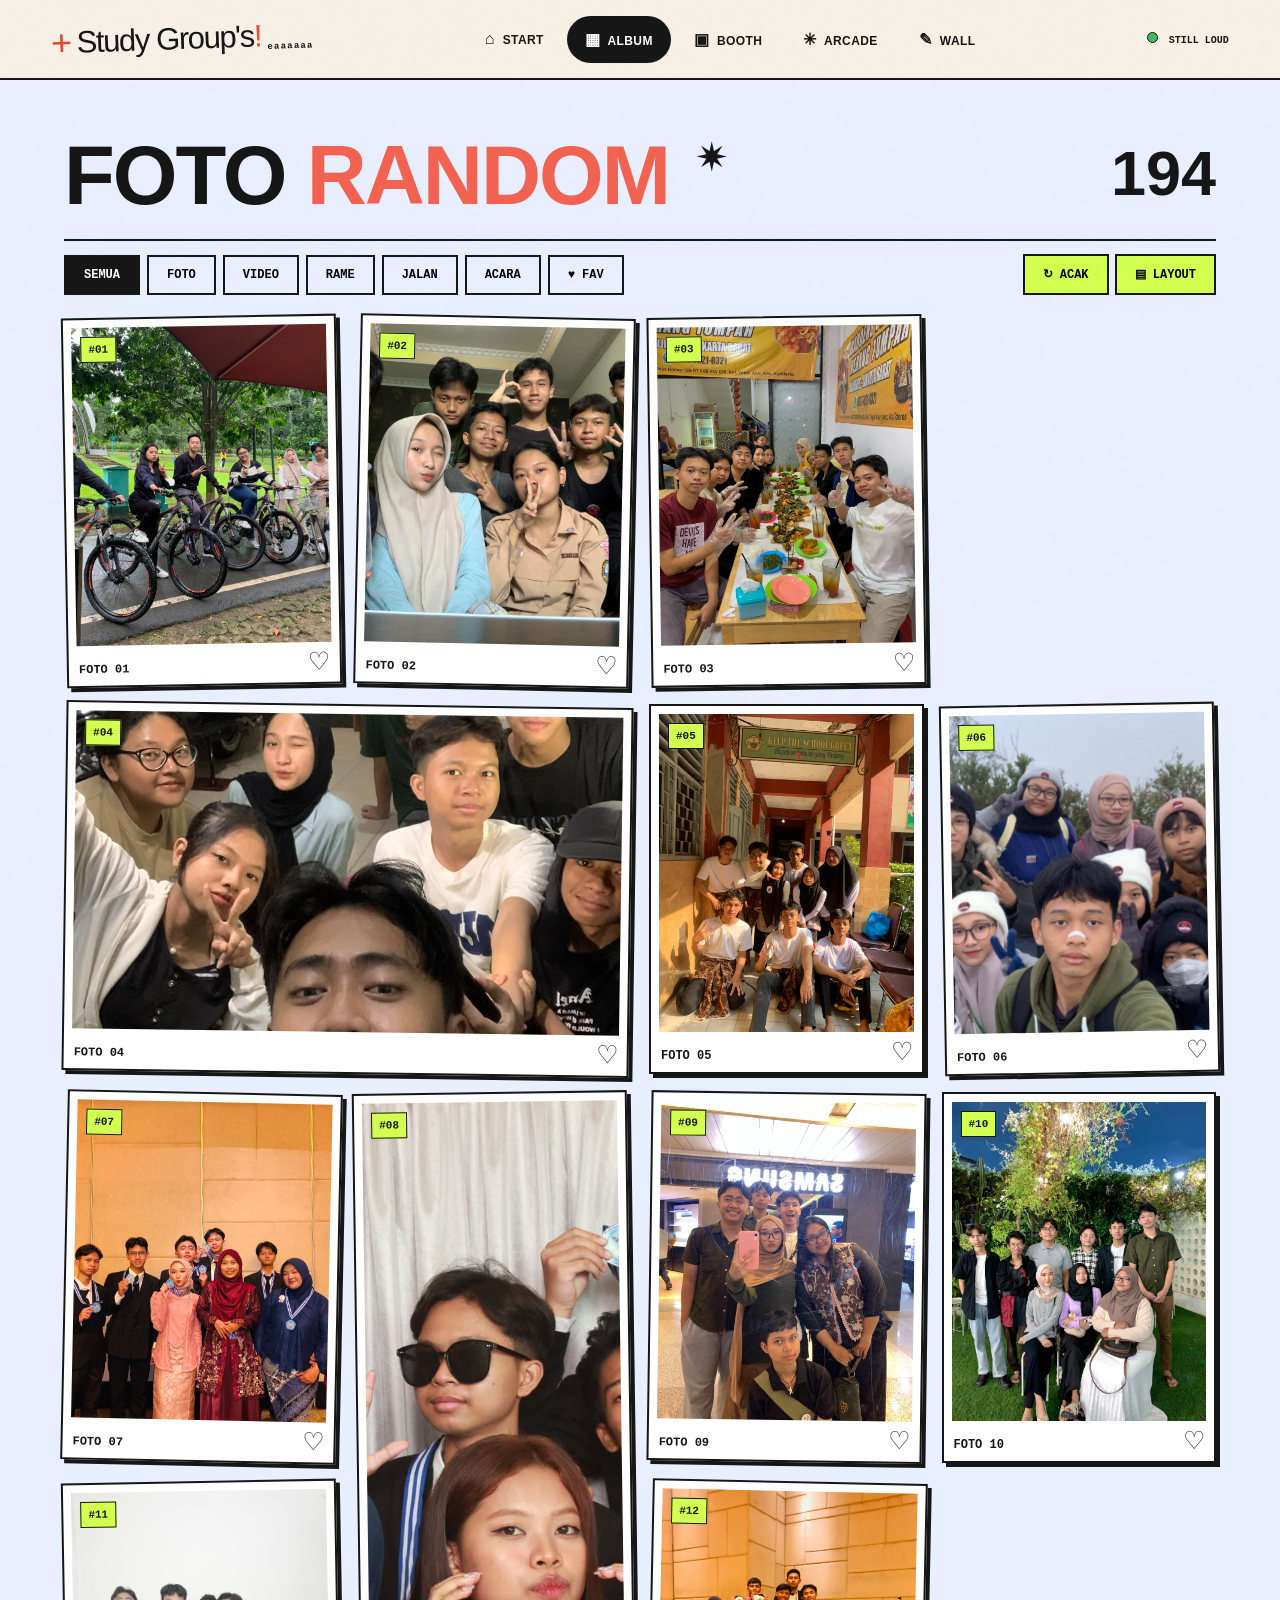
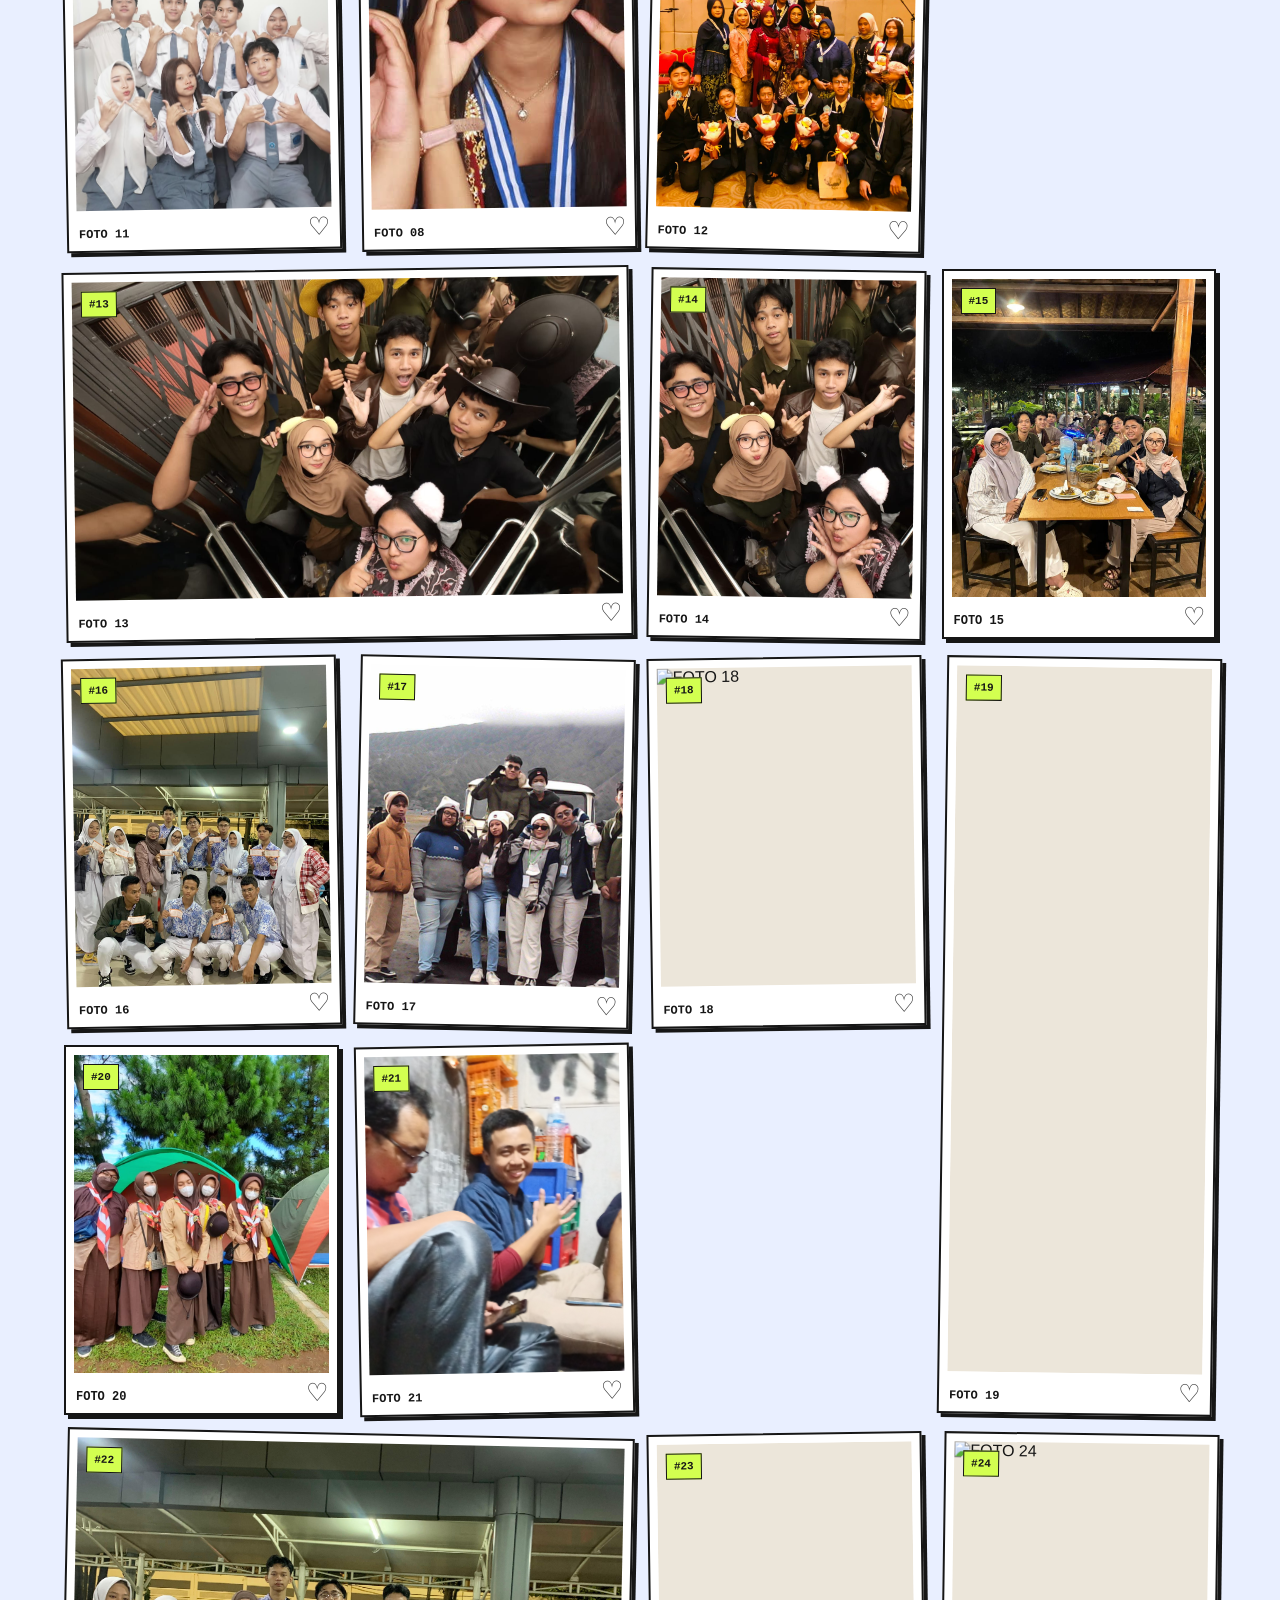
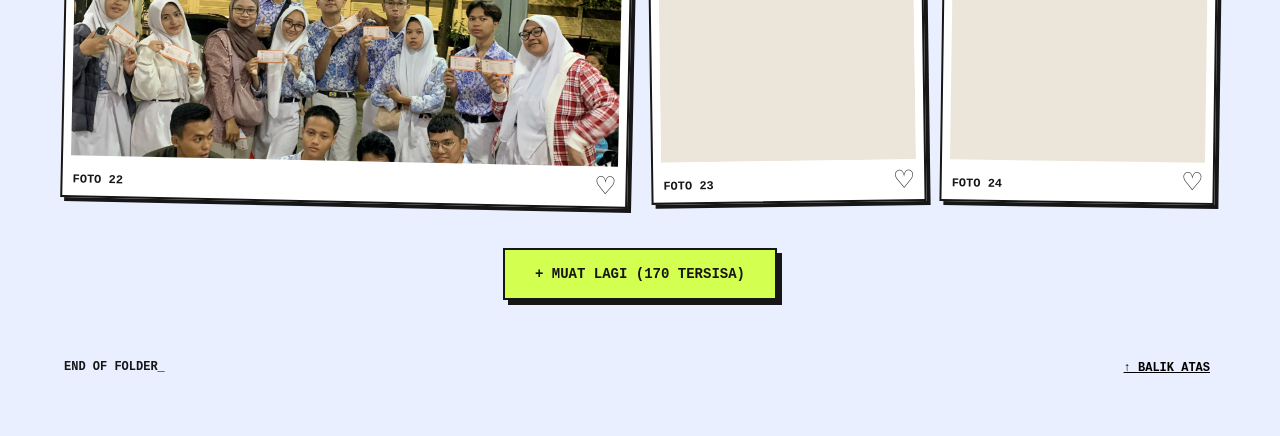
==== album.html @ 48096075 "first commit" ====
<!DOCTYPE html>
<html lang="id">

<head>
    <meta charset="UTF-8">

    <meta
        name="viewport"
        content="width=device-width, initial-scale=1, viewport-fit=cover"
    >

    <meta
        name="theme-color"
        content="#f6f0e7"
    >

    <meta
        name="description"
        content="Galeri 143 foto dan 51 video BISING! CLUB."
    >

    <title>Album | Study Group's</title>

    <!-- CSS -->
    <link rel="stylesheet" href="aset/css/style.css">

    <!-- JAVASCRIPT -->
    <script src="aset/js/data.js" defer></script>
    <script src="aset/js/app.js" defer></script>
</head>

<body data-page="album">

    <!-- BACKGROUND -->

    <div class="noise" aria-hidden="true"></div>

    <!-- =====================================
         NAVBAR
    ===================================== -->

    <header class="topbar">

        <a
            class="logo"
            href="index.html"
            aria-label="Bising Club, beranda"
        >
            <span class="logo-burst">+</span>
            Study Group's<span class="logo-punct">!</span>
            <small>eaaaaaa</small>
        </a>

        <nav class="topnav" aria-label="Menu utama">

            <a
                href="index.html"
                class="navlink"
            >
                <span class="nav-icon">⌂</span>
                <span>START</span>
            </a>

            <a
                href="album.html"
                class="navlink active"
                aria-current="page"
            >
                <span class="nav-icon">▦</span>
                <span>ALBUM</span>
            </a>

            <a
                href="booth.html"
                class="navlink"
            >
                <span class="nav-icon">▣</span>
                <span>BOOTH</span>
            </a>

            <a
                href="arcade.html"
                class="navlink"
            >
                <span class="nav-icon">✳</span>
                <span>ARCADE</span>
            </a>

            <a
                href="wall.html"
                class="navlink"
            >
                <span class="nav-icon">✎</span>
                <span>WALL</span>
            </a>

        </nav>

        <div class="live-tag">
            <span class="live-dot"></span>
            STILL LOUD
        </div>

    </header>

    <!-- =====================================
         ALBUM CONTENT
    ===================================== -->

    <main id="main">

        <section class="album-shell">

            <!-- ALBUM HEADER -->

            <div class="section-head album-head">

                <div>
                    

                    <h1>
                        FOTO<em> RANDOM</em>
                        <span class="head-star">✷</span>
                    </h1>
                </div>

                <div class="album-count">

                    <span id="photoCount"></span>

                

                </div>

            </div>

            <!-- =================================
                 FILTER DAN TOOLS
            ================================= -->

            <div class="album-toolbar">

                <div
                    class="filter-tabs"
                    id="albumFilters"
                >

                    <button
                        type="button"
                        class="chip active"
                        data-filter="all"
                    >
                        SEMUA
                    </button>

                    <button
                        type="button"
                        class="chip"
                        data-filter="foto"
                    >
                        FOTO
                    </button>

                    <button
                        type="button"
                        class="chip"
                        data-filter="video"
                    >
                        VIDEO
                    </button>

                    <button
                        type="button"
                        class="chip"
                        data-filter="rame"
                    >
                        RAME
                    </button>

                    <button
                        type="button"
                        class="chip"
                        data-filter="jalan"
                    >
                        JALAN
                    </button>

                    <button
                        type="button"
                        class="chip"
                        data-filter="acara"
                    >
                        ACARA
                    </button>

                    <button
                        type="button"
                        class="chip"
                        data-filter="fav"
                    >
                        ♥ FAV
                    </button>

                </div>

                <!-- ALBUM ACTIONS -->

                <div class="album-tools">

                    <button
                        type="button"
                        class="tool-btn"
                        id="albumShuffle"
                        title="Acak media"
                    >
                        ↻ <span>ACAK</span>
                    </button>

                    <button
                        type="button"
                        class="tool-btn"
                        id="albumLayout"
                        title="Ganti susunan media"
                    >
                        ▤ <span>LAYOUT</span>
                    </button>

                </div>

            </div>

            <!-- =================================
                 PHOTO AND VIDEO GRID
            ================================= -->

            <div
                class="album-grid"
                id="albumGrid"
            ></div>

            <!-- EMPTY STATE -->

            <div
                class="empty-gallery"
                id="emptyGallery"
                hidden
            >
                Belum ada media di kategori ini :')
            </div>

            <!-- LOAD MORE -->

            <div class="album-load-more">

                <button
                    type="button"
                    class="load-more-btn"
                    id="albumLoadMore"
                    hidden
                >
                    + MUAT LAGI
                </button>

            </div>

            <!-- ALBUM FOOTER -->

            <div class="album-footer">

                <span>END OF FOLDER_</span>

                <button
                    type="button"
                    id="topAlbum"
                >
                    ↑ BALIK ATAS
                </button>

            </div>

        </section>

    </main>

    <!-- =====================================
         MOBILE NAVIGATION
    ===================================== -->

    <nav
        class="mobile-nav"
        aria-label="Menu bawah"
    >

        <a
            href="index.html"
            class="navlink"
        >
            <span class="nav-icon">⌂</span>
            <span>START</span>
        </a>

        <a
            href="album.html"
            class="navlink active"
            aria-current="page"
        >
            <span class="nav-icon">▦</span>
            <span>ALBUM</span>
        </a>

        <a
            href="booth.html"
            class="navlink"
        >
            <span class="nav-icon">▣</span>
            <span>BOOTH</span>
        </a>

        <a
            href="arcade.html"
            class="navlink"
        >
            <span class="nav-icon">✳</span>
            <span>ARCADE</span>
        </a>

        <a
            href="wall.html"
            class="navlink"
        >
            <span class="nav-icon">✎</span>
            <span>WALL</span>
        </a>

    </nav>

    <!-- =====================================
         TOAST
    ===================================== -->

    <div
        id="toast"
        class="toast"
        role="status"
        aria-live="polite"
    ></div>

    <!-- =====================================
         MEDIA VIEWER
    ===================================== -->

    <div
        id="photoViewer"
        class="viewer"
        aria-hidden="true"
    >

        <!-- BACKDROP -->

        <div
            class="viewer-backdrop"
            data-close="viewer"
        ></div>

        <!-- VIEWER WINDOW -->

        <div
            class="viewer-shell"
            role="dialog"
            aria-modal="true"
            aria-label="Lihat media"
        >

            <!-- VIEWER HEADER -->

            <div class="viewer-top">

                <span id="viewerTag">
                
                </span>

                <div class="viewer-actions">

                    <button
                        type="button"
                        id="viewerHeart"
                        aria-label="Tambahkan favorit"
                    >
                        ♡
                    </button>

                    <a
                        id="viewerDownload"
                        href="#"
                        download
                        aria-label="Unduh media"
                    >
                        ↓
                    </a>

                    <button
                        type="button"
                        data-close="viewer"
                        aria-label="Tutup viewer"
                    >
                        ✕
                    </button>

                </div>

            </div>

            <!-- PHOTO OR VIDEO -->

            <div class="viewer-photo media-viewer-content">

                <button
                    type="button"
                    class="viewer-arrow prev"
                    id="viewerPrev"
                    aria-label="Media sebelumnya"
                >
                    ‹
                </button>

                <!-- FOTO -->

                <img
                    id="viewerImage"
                    alt="Foto BISING CLUB"
                    hidden
                >

                <!-- VIDEO -->

                <video
                    id="viewerVideo"
                    controls
                    playsinline
                    preload="metadata"
                    hidden
                ></video>

                <button
                    type="button"
                    class="viewer-arrow next"
                    id="viewerNext"
                    aria-label="Media selanjutnya"
                >
                    ›
                </button>

            </div>

            <!-- VIEWER FOOTER -->

            <div class="viewer-bottom">

                <span id="viewerLabel"></span>

                <span>← → untuk geser</span>

            </div>

        </div>

    </div>

    <!-- =====================================
         CONFETTI
    ===================================== -->

    <div
        class="confetti-layer"
        id="confettiLayer"
        aria-hidden="true"
    ></div>

</body>

</html>
---- aset/css/style.css ----
:root {
    --ink: #161616;
    --paper: #f6f0e7;
    --lime: #d3ff50;
    --pink: #ff91c5;
    --blue: #91baff;
    --violet: #9f91ff;
    --orange: #ff9966;

    --border: 2.5px solid var(--ink);
    --shadow: 5px 5px 0 var(--ink);
}
z

*,
*::before,
*::after {
    box-sizing: border-box;
}

html {
    scroll-behavior: smooth;
}

body {
    margin: 0;
    min-height: 100dvh;
    background: var(--paper);
    color: var(--ink);
    font-family: "Trebuchet MS", Arial, sans-serif;
    overflow-x: hidden;
}

button,
input,
textarea {
    font: inherit;
}

button,
a {
    -webkit-tap-highlight-color: transparent;
}

button {
    cursor: pointer;
}

a {
    color: inherit;
    text-decoration: none;
}

img {
    max-width: 100%;
    display: block;
}

::selection {
    background: var(--lime);
    color: var(--ink);
}

:focus-visible {
    outline: 3px solid #fc4646;
    outline-offset: 3px;
}

[hidden] {
    display: none !important;
}

/* BACKGROUND NOISE */

.noise {
    pointer-events: none;
    position: fixed;
    inset: 0;
    z-index: 99;
    opacity: 0.12;

    background-image: url(
        "data:image/svg+xml,%3Csvg viewBox='0 0 160 160' xmlns='http://www.w3.org/2000/svg'%3E%3Cfilter id='n'%3E%3CfeTurbulence type='fractalNoise' baseFrequency='.66' numOctaves='3' stitchTiles='stitch'/%3E%3C/filter%3E%3Crect width='100%25' height='100%25' opacity='.1' filter='url(%23n)'/%3E%3C/svg%3E"
    );
}

/* =========================================
   NAVBAR
========================================= */

.topbar {
    position: relative;
    z-index: 30;
    height: 78px;
    padding: 0 clamp(20px, 4vw, 66px);

    display: flex;
    align-items: center;
    justify-content: space-between;
    gap: 22px;

    background: var(--paper);
    border-bottom: var(--border);
}

.logo {
    font-family: Impact, "Arial Black", sans-serif;
    font-size: 31px;
    letter-spacing: -1.4px;

    display: inline-flex;
    align-items: center;

    transform: rotate(-2deg);
    white-space: nowrap;
}

.logo-burst {
    font-family: Arial;
    font-size: 36px;
    margin-right: 6px;
    color: #e44630;

    animation: star-spin 15s linear infinite;
}

.logo-punct {
    color: #eb4a3e;
}

.logo small {
    font: 900 9px "Courier New", monospace;
    align-self: flex-end;

    margin: 0 0 5px 6px;
    letter-spacing: 1.2px;
}

.topnav {
    display: flex;
    gap: 5px;
    align-items: center;
}

.navlink {
    padding: 12px 16px;
    border: 2px solid transparent;
    border-radius: 99px;

    font-size: 12px;
    font-weight: 900;
    letter-spacing: 0.4px;

    transition:
        transform 0.2s,
        background 0.2s;
}

.nav-icon {
    font-size: 16px;
    margin-right: 4px;
}

.navlink:hover {
    transform: translateY(-3px);
    background: #e5decf;
}

.navlink.active {
    background: var(--ink);
    color: #fff;
}

.live-tag {
    font: 700 10px "Courier New", monospace;
    white-space: nowrap;
}

.live-dot {
    display: inline-block;
    width: 9px;
    height: 9px;

    background: #44b964;
    border: 1px solid var(--ink);
    border-radius: 50%;
    margin-right: 5px;

    animation: blink 1.6s infinite;
}

.mobile-nav {
    display: none;
}

.topbar,
.mobile-nav {
    color: var(--ink);
}

/* =========================================
   SHARED ELEMENTS
========================================= */

.eyebrow {
    font: 900 11px "Courier New", monospace;
    letter-spacing: 1.5px;
}

.toast {
    position: fixed;
    left: 50%;
    bottom: 26px;
    z-index: 110;

    transform: translate(-50%, 100px);

    background: var(--ink);
    color: white;
    border: 2px solid white;
    padding: 12px 18px;

    box-shadow: 4px 4px 0 var(--orange);
    font: 900 13px "Courier New", monospace;

    opacity: 0;
    pointer-events: none;
    transition: 0.3s;
}

.toast.show {
    transform: translate(-50%, 0);
    opacity: 1;
}

/* =========================================
   HOME PAGE
========================================= */

body[data-page="home"] {
    background: var(--lime);
}

/* TICKER */

.ticker {
    height: 37px;
    overflow: hidden;

    background: var(--ink);
    color: var(--lime);
    border-bottom: var(--border);

    display: flex;
    align-items: center;
    white-space: nowrap;
}

.ticker-track {
    display: inline-block;
    font: 900 13px "Courier New", monospace;
    letter-spacing: 3px;

    animation: marquee 24s linear infinite;
}

/* HOME LAYOUT */

.home-grid {
    display: grid;

    grid-template-columns:
        minmax(0, 1.05fr)
        minmax(0, 0.95fr);

    min-height: min(
        620px,
        calc(100dvh - 240px)
    );

    border-bottom: var(--border);
}

.home-copy {
    position: relative;

    padding:
        clamp(40px, 6vw, 95px)
        12px
        70px
        clamp(24px, 6vw, 100px);

    display: flex;
    flex-direction: column;
    justify-content: center;

    overflow: hidden;
}

.mini-pill {
    font: 900 11px "Courier New", monospace;
    align-self: flex-start;
    letter-spacing: 0.7px;

    background: white;
    border: var(--border);
    padding: 10px 13px;

    box-shadow: 3px 3px 0 var(--ink);
}

.wobble {
    animation: bob 4.3s ease-in-out infinite;
}

/* HERO TITLE */

.hero-title {
    margin: 20px 0 0;

    display: flex;
    flex-direction: column;
    align-items: flex-start;

    font-family: Impact, "Arial Black", sans-serif;
    font-size: clamp(53px, 7.8vw, 137px);
    font-weight: 900;
    letter-spacing: -1.5px;
    line-height: 0.95;
}

.hero-title span {
    position: relative;
    white-space: nowrap;
}

.hero-title .title-invert {
    padding: 2px 10px 5px;

    background: var(--ink);
    color: var(--lime);

    transform: rotate(-2deg);
    margin: 9px 0;
    z-index: 1;
}

.title-outline {
    -webkit-text-stroke: 2px var(--ink);
    color: transparent;
}

.asterisk {
    position: absolute !important;

    color: #eb583f !important;
    -webkit-text-stroke: 0;

    top: -24px;
    right: -44px;

    font: 90px Arial;
    animation: star-spin 13s linear infinite;
}

/* HOME CONTENT */

.home-bottomcopy {
    display: flex;
    align-items: center;
    gap: 24px;
    flex-wrap: wrap;

    margin-top: 32px;
}

.home-bottomcopy p {
    font: 900 14px "Courier New", monospace;
}

.big-btn {
    display: inline-flex;
    align-items: center;
    gap: 24px;

    padding: 18px 20px;
    border: var(--border);

    font: 900 15px "Courier New", monospace;

    box-shadow: var(--shadow);

    transition:
        transform 0.18s,
        box-shadow 0.18s;
}

.btn-ink {
    color: white;
    background: var(--ink);
}

.big-btn span {
    font: 30px Arial;
}

.big-btn:hover,
.booth-action:hover,
.roulette-button:hover {
    transform: translate(3px, 3px);
    box-shadow: 2px 2px 0 var(--ink);
}

.hero-stamp {
    position: absolute;
    right: 16px;
    bottom: 6px;

    border: 3px dashed #1d1d1d;
    border-radius: 50%;

    width: 107px;
    height: 107px;

    text-align: center;

    display: flex;
    align-items: center;
    justify-content: center;
    flex-direction: column;

    transform: rotate(12deg);

    font: 900 16px/1.1 Impact, sans-serif;
}

.hero-stamp b {
    position: absolute;
    bottom: 9px;
    right: 22px;
}

/* =========================================
   HOME PHOTO STACK
========================================= */

.hero-stage {
    background: var(--pink);
    border-left: var(--border);

    position: relative;
    min-height: 500px;
    overflow: hidden;

    perspective: 900px;

    display: flex;
    align-items: center;
    justify-content: center;

    isolation: isolate;
}

.hero-stage::before {
    content: "";
    position: absolute;
    inset: 0;

    background-image:
        radial-gradient(
            var(--ink) 1.1px,
            transparent 1.1px
        );

    background-size: 26px 26px;
    opacity: 0.13;
}

.stack-card {
    position: absolute;

    width: 43%;
    height: 56%;

    padding: 9px 9px 28px;

    background: #fff;
    border: 3px solid var(--ink);
    box-shadow: 9px 10px 0 #141414;

    transition:
        transform 0.45s cubic-bezier(.2, .9, .2, 1),
        filter 0.3s;

    will-change: transform;
}

.stack-card img {
    width: 100%;
    height: 100%;
    object-fit: cover;
    pointer-events: none;
}

.stack-card:hover {
    filter: saturate(1.3);
    z-index: 10 !important;
}

.card-left {
    transform:
        translate(-37%, -15%)
        rotate(-17deg);

    z-index: 1;
}

.card-right {
    transform:
        translate(43%, 9%)
        rotate(17deg);

    z-index: 2;
}

.card-center {
    transform:
        translate(0, 0)
        rotate(-2deg);

    z-index: 3;
}

.card-left:hover {
    transform:
        translate(-46%, -24%)
        rotate(-21deg)
        scale(1.04);
}

.card-right:hover {
    transform:
        translate(48%, 3%)
        rotate(21deg)
        scale(1.04);
}

.card-center:hover {
    transform:
        translate(0, -9%)
        rotate(-2deg)
        scale(1.05);
}

.tape {
    position: absolute;

    width: 70px;
    height: 25px;

    background: #f9e46cbe;
    z-index: 4;

    top: -15px;
    left: calc(50% - 35px);

    transform: rotate(4deg);
}

.card-scrawl {
    position: absolute;
    bottom: 3px;
    left: 12px;

    font: 900 clamp(
        10px,
        1.4vw,
        16px
    ) "Courier New", monospace;
}

.card-scrawl b {
    color: #e9585b;
}

.shuffle-stack {
    position: absolute;

    z-index: 6;
    right: 27px;
    bottom: 26px;

    background: var(--lime);
    border: var(--border);
    box-shadow: var(--shadow);

    font: 900 12px "Courier New", monospace;

    padding: 14px 17px;

    transform: rotate(-5deg);
    transition: 0.2s;
}

.shuffle-stack:hover {
    transform: rotate(0deg) scale(1.08);
}

.scribble {
    position: absolute;
    font-family: Impact, sans-serif;
    font-weight: 900;
}

.scribble-1 {
    left: 18px;
    top: 13px;
    font-size: 72px;
    transform: rotate(-23deg);
}

.scribble-2 {
    top: 36px;
    right: 20px;
    font-size: 26px;
    transform: rotate(14deg);
}

.stage-star {
    position: absolute;

    bottom: 35px;
    left: 35px;

    color: #fff;
    font-size: 90px;

    animation: bob 3s infinite;
}

/* =========================================
   HOME PORTALS
========================================= */

.home-portal {
    display: grid;
    grid-template-columns: repeat(4, 1fr);
    min-height: 148px;
}

.portal {
    border-right: var(--border);
    padding: 20px 20px 14px;

    display: flex;
    align-items: center;
    justify-content: space-between;
    gap: 8px;

    overflow: hidden;

    transition:
        filter 0.2s,
        transform 0.2s;
}

.portal:last-child {
    border-right: 0;
}

.portal .portal-icon {
    font-size: 45px;
    line-height: 1;

    transition: transform 0.35s;
}

.portal > span:nth-child(2) {
    font: 900 clamp(
        17px,
        1.8vw,
        31px
    ) Impact, sans-serif;

    letter-spacing: -0.5px;
}

.portal b {
    font: 30px Arial;
}

.portal:hover .portal-icon {
    transform: rotate(25deg) scale(1.3);
}

.portal:hover {
    filter: brightness(0.96);
}

.portal-album {
    background: var(--blue);
}

.portal-booth {
    background: var(--orange);
}

.portal-arcade {
    background: var(--violet);
}

.portal-wall {
    background: var(--pink);
}


/* =========================================
   ALBUM PAGE
========================================= */

body[data-page="album"] {
    background: #e9efff;
}

.album-shell {
    padding:
        43px
        clamp(18px, 5vw, 78px)
        60px;
}

/* ALBUM HEADER */

.section-head {
    display: flex;
    align-items: end;
    justify-content: space-between;
    gap: 20px;
}

.album-head h1 {
    font: 900 clamp(
        45px,
        6.5vw,
        110px
    ) / 1 Impact, sans-serif;

    letter-spacing: -2px;
    margin: 11px 0 22px;
}

.album-head em {
    font-style: normal;
    color: #f26251;
}

.head-star {
    font: 40px Arial;
    vertical-align: top;
    margin-left: 5px;

    display: inline-block;
    animation: star-spin 15s linear infinite;
}

.album-count {
    text-align: right;
    white-space: nowrap;
    margin-bottom: 30px;
}

.album-count > span {
    font: 900 63px Impact, sans-serif;
}

.album-count small {
    display: block;
    font: 900 10px "Courier New", monospace;
}

/* ALBUM TOOLBAR */

.album-toolbar {
    display: flex;
    align-items: center;
    justify-content: space-between;
    gap: 14px;

    padding: 13px 0 21px;
    border-top: var(--border);
}

.filter-tabs {
    display: flex;
    gap: 7px;
    overflow: auto;

    scrollbar-width: none;
}

.filter-tabs::-webkit-scrollbar {
    display: none;
}

.chip,
.tool-btn {
    border: 2px solid var(--ink);
    padding: 11px 18px;

    background: transparent;

    font: 900 12px "Courier New", monospace;
    white-space: nowrap;

    transition: 0.15s;
}

.chip:hover,
.tool-btn:hover {
    background: white;
    transform: translateY(-2px);
}

.chip.active {
    background: var(--ink);
    color: #fff;
}

.album-tools {
    display: flex;
    gap: 6px;
}

.tool-btn {
    background: var(--lime);
}

/* =========================================
   ALBUM GRID
========================================= */

.album-grid {
    display: grid;
    grid-template-columns: repeat(4, minmax(0, 1fr));

    gap: 18px;
    align-items: stretch;
}

.album-photo {
    position: relative;

    border: var(--border);
    background: #fff;

    padding: 8px 8px 40px;
    box-shadow: 4px 4px 0 var(--ink);

    transform: rotate(var(--tilt, 0deg));

    transition:
        transform 0.22s,
        box-shadow 0.22s,
        opacity 0.25s;

    cursor: pointer;
    min-width: 0;
}

.album-photo:hover {
    z-index: 2;

    transform:
        translateY(-9px)
        rotate(0deg);

    box-shadow: 9px 13px 0 var(--ink);
}

.album-photo img {
    width: 100%;
    height: 100%;

    min-height: 160px;
    object-fit: cover;

    aspect-ratio: var(--ratio, 4/5);
    background: #ece6da;
}

/* PHOTO SIZES */

.album-photo.tall {
    grid-row: span 2;
}

.album-photo.tall img {
    height: 100%;
    aspect-ratio: auto;
}

.album-photo.wide {
    grid-column: span 2;
}

.album-photo.wide img {
    aspect-ratio: 1.75;
}

/* PHOTO INFORMATION */

.photo-no {
    position: absolute;
    top: 17px;
    left: 17px;

    background: var(--lime);
    padding: 6px 7px;
    border: 1px solid var(--ink);

    font: 900 11px "Courier New", monospace;
}

.photo-foot {
    position: absolute;

    bottom: 9px;
    left: 10px;
    right: 42px;

    white-space: nowrap;
    overflow: hidden;
    text-overflow: ellipsis;

    font: 900 12px "Courier New", monospace;
}

/* FAVORITE BUTTON */

.photo-fav {
    position: absolute;

    bottom: 5px;
    right: 6px;

    border: 0;
    background: transparent;

    font-size: 25px;
    line-height: 1;
    padding: 3px;
    color: #333;

    transition: transform 0.2s;
}

.photo-fav:hover {
    transform: scale(1.3);
}

.photo-fav.is-fav {
    color: #ef5170;
}

/* =========================================
   FILMSTRIP MODE
========================================= */

.album-grid.filmstrip {
    display: flex;
    overflow: auto;

    gap: 25px;
    padding: 12px 6px 25px;

    scroll-snap-type: x mandatory;
}

.filmstrip .album-photo,
.filmstrip .album-photo.tall,
.filmstrip .album-photo.wide {
    width: clamp(245px, 31vw, 430px);
    height: 420px;

    flex: 0 0 auto;

    grid-column: auto;
    grid-row: auto;

    scroll-snap-align: start;
}

.filmstrip .album-photo img {
    width: 100%;
    height: 100%;
    aspect-ratio: auto;
}

/* ALBUM EMPTY STATE */

.empty-gallery {
    border: 2px dashed var(--ink);
    padding: 70px;

    text-align: center;
    font: 900 20px "Courier New", monospace;
}

/* ALBUM FOOTER */

.album-footer {
    display: flex;
    justify-content: space-between;

    padding-top: 50px;
    font: 900 12px "Courier New", monospace;
}

.album-footer button {
    background: none;
    border: 0;

    text-decoration: underline;
    font-weight: 900;
}


/* =========================================
   PHOTOBOOTH PAGE
========================================= */

body[data-page="booth"] {
    background: #fdcfdf;
}

.booth-shell {
    min-height: calc(100dvh - 78px);

    position: relative;
    overflow: hidden;

    padding:
        40px
        max(30px, 5vw)
        65px;

    background-image:
        repeating-linear-gradient(
            90deg,
            #00000006 0,
            #00000006 1px,
            transparent 1px,
            transparent 55px
        );
}

/* BACKGROUND DECORATION */

.booth-ambient {
    position: absolute;

    font-size: 250px;
    opacity: 0.19;
    pointer-events: none;

    animation: star-spin 35s linear infinite;
}

.ambient-a {
    left: -110px;
    top: 0;
}

.ambient-b {
    right: -90px;
    bottom: -110px;
}

/* BOOTH HEADER */

.booth-head {
    text-align: center;
    position: relative;
    z-index: 1;
}

.booth-head h1 {
    font: 900 clamp(
        58px,
        8vw,
        125px
    ) / 0.9 Impact, sans-serif;

    letter-spacing: -3px;
    margin: 9px 0;
}

.booth-head h1 span {
    color: #e14745;
}

.booth-head h1 sup {
    font: 50px Arial;
    position: absolute;
    margin-left: 14px;
    color: #fff;
}

.booth-head p {
    margin: 14px 0 30px;
    font: 900 13px "Courier New", monospace;
}

/* BOOTH LAYOUT */

.booth-layout {
    width: min(1080px, 100%);
    margin: 0 auto;

    display: grid;
    grid-template-columns: 0.9fr 1.1fr;

    gap: 35px;
    align-items: center;

    position: relative;
}

/* =========================================
   BOOTH SETTINGS
========================================= */

.booth-config {
    border: var(--border);
    background: #fffaf0;

    box-shadow: 10px 10px 0 #161616;

    padding: clamp(20px, 3vw, 35px);
    transform: rotate(-1deg);
}

.config-label {
    display: block;
    margin: 18px 0 12px;

    font: 900 13px "Courier New", monospace;
}

.config-label:first-child {
    margin-top: 0;
}

/* COLOR OPTIONS */

.swatch-row {
    display: flex;
    gap: 12px;
    flex-wrap: wrap;
}

.swatch {
    width: 41px;
    height: 41px;

    border: 2px solid var(--ink);
    border-radius: 50%;

    background: var(--swatch);

    font: 900 21px Arial;

    transition: transform 0.2s;
}

.swatch.active {
    outline: 3px solid var(--ink);
    outline-offset: 3px;
}

.swatch:hover {
    transform: scale(1.18);
}

/* FILTER OPTIONS */

.pill-select {
    display: flex;
    gap: 6px;
    flex-wrap: wrap;
}

.pill-select button {
    font: 900 11px "Courier New", monospace;

    border: var(--border);
    padding: 11px 12px;

    background: white;
}

.pill-select button.active {
    background: var(--ink);
    color: #fff;
}

/* BOOTH INPUT */

.booth-config input {
    width: 100%;
    height: 47px;

    padding: 12px;
    border: var(--border);

    background: var(--lime);
    outline-offset: 3px;

    font: 900 17px "Courier New", monospace;

    text-transform: uppercase;
}

.booth-hint {
    font: 700 11px "Courier New", monospace;
    margin: 12px 0 22px;
}

.sparkle {
    color: #de6558;
}

/* BOOTH BUTTONS */

.booth-action {
    width: 100%;
    padding: 16px;
    margin: 6px 0;

    border: var(--border);

    font: 900 18px Impact, sans-serif;
    letter-spacing: 1px;

    box-shadow: 4px 4px 0 var(--ink);

    transition:
        transform 0.2s,
        box-shadow 0.2s;
}

.booth-action.primary {
    background: var(--lime);
}

.booth-action.secondary {
    background: var(--blue);
}

.booth-status {
    min-height: 20px;
    margin-top: 12px;

    font: 800 11px "Courier New", monospace;
}

/* =========================================
   BOOTH PREVIEW
========================================= */

.booth-preview-area {
    display: flex;
    align-items: center;
    justify-content: center;

    position: relative;
    min-height: 500px;
}

.preview-label {
    position: absolute;

    top: 0;
    left: 0;

    font: 900 12px "Courier New", monospace;
    transform: rotate(-9deg);
}

/* PHOTO STRIP */

.booth-strip {
    width: min(265px, 80%);

    --strip-color: var(--lime);

    background: var(--strip-color);

    padding: 20px 19px 18px;
    border: 3px solid var(--ink);

    box-shadow: 15px 17px 0 var(--ink);

    transform: rotate(5deg);

    transition:
        background 0.3s,
        transform 0.35s;
}

.booth-strip:hover {
    transform: rotate(1deg);
}

/* STRIP COLORS */

.booth-strip.strip-lime {
    --strip-color: #d3ff50;
}

.booth-strip.strip-pink {
    --strip-color: #ff93bb;
}

.booth-strip.strip-blue {
    --strip-color: #91c4ff;
}

.booth-strip.strip-orange {
    --strip-color: #ffac6b;
}

.booth-strip.strip-white {
    --strip-color: #fffaf0;
}

/* STRIP HEADER */

.strip-hole {
    font: 900 26px Impact, sans-serif;

    text-align: center;
    letter-spacing: 2px;
    padding-bottom: 9px;
}

.strip-hole span {
    font: 10px "Courier New", monospace;

    letter-spacing: 0;
    margin-left: 2px;
}

/* STRIP PHOTOS */

.strip-photos {
    display: grid;
    gap: 5px;
}

.strip-photo {
    padding: 0;
    border: 2px solid var(--ink);

    width: 100%;
    height: 94px;

    overflow: hidden;
    background: white;

    position: relative;
}

.strip-photo img {
    width: 100%;
    height: 100%;
    object-fit: cover;

    transition:
        transform 0.3s,
        filter 0.3s;
}

.strip-photo:hover img {
    transform: scale(1.13);
}

/* PHOTO FILTERS */

.strip-photos.look-bw img {
    filter: grayscale(1) contrast(1.15);
}

.strip-photos.look-retro img {
    filter:
        sepia(0.7)
        saturate(0.8)
        contrast(1.15);
}

.strip-photos.look-pop img {
    filter:
        saturate(2.2)
        contrast(1.2);
}

/* STRIP FOOTER */

.strip-end {
    text-align: center;
    padding: 11px 0 0;
}

.strip-end strong {
    display: block;

    font: 900 17px Impact, sans-serif;
    letter-spacing: 1px;
}

.strip-end > span {
    font: 900 9px "Courier New", monospace;
    letter-spacing: 0.5px;
}

.booth-arrow {
    position: absolute;
    right: 0;
    bottom: 35px;

    font: 900 23px Impact, sans-serif;
    transform: rotate(-13deg);
}

.strip-photo.flashing img {
    animation: flash-photo 0.24s steps(2) infinite;
}


/* =========================================
   ARCADE PAGE
========================================= */

body[data-page="arcade"] {
    background: #261d65;
    color: #f9f4e7;
}

.arcade-shell {
    padding:
        32px
        clamp(20px, 4vw, 65px)
        55px;

    min-height: calc(100dvh - 78px);

    background-image:
        linear-gradient(
            #ffffff07 1px,
            transparent 1px
        ),
        linear-gradient(
            90deg,
            #ffffff07 1px,
            transparent 1px
        );

    background-size: 30px 30px;
}

/* ARCADE HEADER */

.arcade-header {
    display: flex;
    justify-content: space-between;
    align-items: end;
    gap: 20px;

    margin-bottom: 26px;
}

.arcade-header h1 {
    font: 900 clamp(
        55px,
        8vw,
        126px
    ) / 1 Impact, sans-serif;

    margin: 8px 0 0;
    letter-spacing: 0;
}

.arcade-header h1 span {
    color: var(--lime);
}

.arcade-header h1 i {
    font: 50px Arial;
    color: var(--pink);

    display: inline-block;
    transform: rotate(20deg);
}

.arcade-score-top {
    font: 900 12px "Courier New", monospace;

    border: 2px solid var(--lime);
    padding: 14px;

    white-space: nowrap;
}

/* ARCADE LAYOUT */

.arcade-layout {
    display: grid;
    grid-template-columns: 1.15fr 0.85fr;

    gap: 23px;
    align-items: stretch;
}

.arcade-panel {
    border: 3px solid #f7f1e8;

    min-width: 0;

    box-shadow: 9px 9px 0 #0b0624;

    color: var(--ink);
    padding: 24px;
}

.memory-panel {
    background: var(--lime);
}

.roulette-panel {
    background: var(--orange);
}

/* GAME HEADER */

.game-head {
    display: flex;
    justify-content: space-between;
    align-items: start;
    gap: 10px;
}

.game-head > div > span {
    font: 900 11px "Courier New", monospace;
}

.game-head h2 {
    font: 900 clamp(
        27px,
        3vw,
        48px
    ) Impact, sans-serif;

    margin: 8px 0 15px;
}

/* GAME SCORE */

.game-score {
    display: grid;
    grid-template-columns: repeat(2, auto);

    gap: 0 12px;
    text-align: center;
}

.game-score strong {
    font: 900 25px Impact, sans-serif;
}

.game-score small {
    font: 900 8px "Courier New", monospace;
}

/* =========================================
   MEMORY GAME
========================================= */

.memory-grid {
    display: grid;
    grid-template-columns: repeat(4, minmax(0, 1fr));

    gap: 9px;
    max-width: 580px;
}

.memory-card {
    border: 0;
    padding: 0;

    aspect-ratio: 1.06;
    min-width: 0;

    background: transparent;
    perspective: 800px;

    cursor: pointer;
}

.memory-inner {
    position: relative;

    display: block;
    width: 100%;
    height: 100%;

    transform-style: preserve-3d;

    transition:
        transform 0.45s cubic-bezier(.2, .6, .4, 1);
}

/* FLIP CARD */

.memory-card.flipped .memory-inner,
.memory-card.matched .memory-inner {
    transform: rotateY(180deg);
}

.memory-front,
.memory-back {
    position: absolute;
    inset: 0;

    backface-visibility: hidden;

    border: 2px solid var(--ink);

    display: flex;
    align-items: center;
    justify-content: center;

    overflow: hidden;
}

/* CARD FRONT */

.memory-front {
    background: #8f7cec;
    color: #161616;

    font: 900 clamp(
        26px,
        5vw,
        55px
    ) Impact, sans-serif;

    box-shadow: 3px 3px 0 var(--ink);
}

.memory-front::after {
    content: "B!";

    background: var(--lime);

    position: absolute;
    bottom: 5px;
    right: 5px;

    font: 900 10px Impact, sans-serif;

    border: 1px solid var(--ink);
    padding: 2px;
}

/* CARD BACK */

.memory-back {
    transform: rotateY(180deg);
    background: #fff;
}

.memory-back img {
    width: 100%;
    height: 100%;
    object-fit: cover;
}

/* MATCHED CARD */

.memory-card.matched .memory-back {
    outline: 4px solid #fd5c54;
    outline-offset: -6px;
}

/* GAME FOOTER */

.game-bottom {
    display: flex;
    align-items: center;
    justify-content: space-between;
    gap: 12px;

    margin-top: 20px;

    font: 800 11px "Courier New", monospace;
}

.game-bottom button {
    background: var(--ink);
    color: white;

    border: 2px solid var(--ink);
    padding: 12px 15px;

    font: 900 12px "Courier New", monospace;
}

.tiny-sticker {
    background: #f6f1e6;

    border: var(--border);
    border-radius: 50%;

    text-align: center;

    font: 900 11px Impact, sans-serif;

    padding: 14px;
    transform: rotate(18deg);
}

/* =========================================
   PHOTO ROULETTE
========================================= */

.roulette-window {
    position: relative;

    display: flex;
    align-items: center;
    justify-content: center;

    min-height: 260px;
}

.roulette-halo {
    position: absolute;

    width: min(245px, 65vw);
    height: min(245px, 65vw);

    border: 6px dashed var(--ink);
    border-radius: 50%;

    animation: star-spin 25s linear infinite;
}

.roulette-photo {
    width: 195px;
    height: 195px;

    border: 6px solid var(--ink);
    border-radius: 50%;

    overflow: hidden;
    background: #fff;

    position: relative;
    z-index: 1;

    box-shadow: 7px 7px 0 #f9f4e7;
}

.roulette-photo img {
    width: 100%;
    height: 100%;
    object-fit: cover;

    transition: transform 0.3s;
}

.roulette-photo.spinning img {
    animation: roulette-flash 0.18s infinite linear;
}

.roulette-shine {
    position: absolute;

    font-size: 100px;

    right: 10px;
    top: 12px;
    z-index: 2;
}

.roulette-result {
    text-align: center;

    font: 900 clamp(
        23px,
        3vw,
        42px
    ) Impact, sans-serif;

    letter-spacing: 1px;
    margin: 4px 0 18px;

    min-height: 41px;
}

.roulette-button {
    display: block;
    width: 100%;

    background: var(--lime);
    border: var(--border);
    box-shadow: var(--shadow);

    padding: 15px;

    font: 900 20px Impact, sans-serif;

    transition: 0.2s;
}

.roulette-button:disabled {
    opacity: 0.6;
    cursor: progress;
}

.roulette-bottom {
    text-align: center;

    font: 800 10px "Courier New", monospace;

    margin-top: 22px;
}



/* =========================================
   WALL PAGE
========================================= */

body[data-page="wall"] {
    background: #e9c8ff;
}

.wall-shell {
    padding:
        32px
        clamp(18px, 4vw, 65px)
        45px;

    min-height: calc(100dvh - 78px);
}

/* WALL HEADER */

.wall-head {
    display: flex;
    align-items: end;
    justify-content: space-between;
    gap: 20px;

    margin-bottom: 22px;
}

.wall-head h1 {
    font: 900 clamp(
        58px,
        8vw,
        120px
    ) / 0.9 Impact, sans-serif;

    letter-spacing: -1.5px;
    margin: 5px 0;
}

.wall-head h1 span {
    color: #eb5254;
}

/* WALL BUTTONS */

.wall-buttons {
    display: flex;
    gap: 8px;
}

.wall-buttons button {
    background: var(--lime);

    padding: 12px 18px;
    border: var(--border);
    box-shadow: 3px 3px 0 var(--ink);

    font: 900 12px "Courier New", monospace;
}

.wall-buttons button:hover {
    transform: translateY(-3px);
}

/* WALL LAYOUT */

.wall-flex {
    display: grid;

    grid-template-columns:
        minmax(0, 1fr)
        250px;

    gap: 17px;
    align-items: stretch;
}

/* =========================================
   WALL BOARD
========================================= */

.wall-board {
    height: clamp(550px, 67dvh, 740px);
    min-width: 0;

    border: 9px solid #1a1616;
    background: #f6e5c9;

    box-shadow: 9px 10px 0 #7259a2;

    position: relative;
    overflow: hidden;

    touch-action: pan-y;
}

.board-pattern {
    position: absolute;
    inset: 0;

    background-image:
        linear-gradient(
            #d3b78b66 1px,
            transparent 1px
        ),
        linear-gradient(
            90deg,
            #d3b78b66 1px,
            transparent 1px
        );

    background-size: 35px 35px;

    opacity: 0.4;
    pointer-events: none;
}

.board-objects {
    position: absolute;
    inset: 0;

    pointer-events: none;
}

.board-objects > * {
    pointer-events: auto;
}

/* BOARD DECORATION */

.board-stamp {
    position: absolute;

    bottom: 25px;
    right: 20px;

    color: #ab6d6b;
    border: 3px solid #ab6d6b;

    padding: 10px;
    text-align: center;

    transform: rotate(-12deg);

    font: 900 18px Impact, sans-serif;

    opacity: 0.55;
}

.board-deco {
    position: absolute;

    top: 5%;
    left: 47%;

    font-size: 90px;
    color: #db815a;

    animation: star-spin 19s linear infinite;

    pointer-events: none;
}

/* =========================================
   DRAGGABLE ITEMS
========================================= */

.board-item {
    position: absolute;

    transform:
        translate(-50%, -50%)
        rotate(var(--angle, 0deg));

    touch-action: none;
    user-select: none;

    cursor: grab;

    filter: drop-shadow(4px 5px 0 #0007);

    transition: filter 0.2s;
}

.board-item:active {
    cursor: grabbing;
    filter: drop-shadow(7px 9px 0 #0008);
}

/* BOARD POLAROID */

.board-polaroid {
    background: white;
    border: 2px solid var(--ink);

    padding: 7px 7px 21px;

    width: clamp(105px, 14vw, 190px);
    max-width: 31%;
}

.board-polaroid img {
    width: 100%;

    height: clamp(92px, 12vw, 156px);
    object-fit: cover;

    pointer-events: none;
}

.board-polaroid .board-caption {
    font: 900 10px "Courier New", monospace;

    padding: 5px 0 0;
    text-align: center;

    white-space: nowrap;
    overflow: hidden;
}

/* BOARD PIN */

.board-pin {
    position: absolute;

    top: -8px;
    left: 50%;

    border: 2px solid var(--ink);

    width: 15px;
    height: 15px;

    border-radius: 50%;

    background: #ed5c69;
    box-shadow: 1px 2px 0 #111;

    z-index: 1;
}

/* =========================================
   STICKY NOTES
========================================= */

.board-note {
    width: clamp(115px, 14vw, 180px);
    max-width: 32%;

    min-height: 95px;

    padding: 22px 12px 16px;

    background: #fff08e;
    border: 1px solid #554937;

    box-shadow: 3px 4px 0 #0004;

    font: 900 clamp(
        10px,
        1.1vw,
        14px
    ) "Courier New", monospace;

    overflow-wrap: anywhere;
    line-height: 1.3;
}

.board-note:nth-child(odd) {
    background: #bcf1ff;
}

.board-note .note-remove {
    position: absolute;

    top: 2px;
    right: 4px;

    border: 0;
    background: none;

    font: 900 19px Arial;
    line-height: 1;
}

/* =========================================
   WALL SIDEBAR
========================================= */

.wall-side {
    position: relative;

    background: var(--lime);
    border: var(--border);
    box-shadow: var(--shadow);

    padding: 21px;

    display: flex;
    flex-direction: column;

    overflow: hidden;
}

.wall-side-mark {
    font: 50px Arial;
    line-height: 0.9;
}

.wall-side h2 {
    font: 900 47px/0.95 Impact, sans-serif;
    margin: 15px 0 21px;
}

.wall-side label {
    font: 900 10px "Courier New", monospace;
}

.wall-side textarea {
    background: white;
    border: var(--border);

    resize: vertical;

    width: 100%;
    margin: 11px 0;

    min-height: 110px;
    padding: 12px;

    font: 800 13px "Courier New", monospace;
}

.wall-side form button {
    width: 100%;

    background: var(--ink);
    color: white;

    border: var(--border);
    padding: 13px 5px;

    font: 900 12px "Courier New", monospace;
}

.wall-side-bottom {
    font: 800 11px/1.8 "Courier New", monospace;
    margin-top: 28px;
}

.wall-sticker {
    margin: auto -12px 0 auto;

    border: 3px dashed var(--ink);
    border-radius: 100px;

    padding: 14px;

    transform: rotate(-12deg);
    text-align: center;

    font: 900 16px/1.1 Impact, sans-serif;
}



/* =========================================
   SHARED PHOTO VIEWER
========================================= */

.viewer {
    display: none;

    position: fixed;
    inset: 0;

    z-index: 120;

    align-items: center;
    justify-content: center;

    padding: clamp(12px, 3vw, 30px);
}

.viewer.open {
    display: flex;
}

/* VIEWER BACKGROUND */

.viewer-backdrop {
    position: absolute;
    inset: 0;

    background: #100e12ed;
    backdrop-filter: blur(6px);
}

/* VIEWER CONTAINER */

.viewer-shell {
    position: relative;
    z-index: 1;

    width: min(100%, 940px);
    max-height: 96dvh;

    background: #f9f3e7;
    border: 3px solid var(--ink);

    box-shadow: 12px 12px 0 var(--pink);

    display: flex;
    flex-direction: column;

    padding: 14px;

    animation: pop-in 0.24s backwards;
}

/* VIEWER HEADER */

.viewer-top {
    display: flex;
    justify-content: space-between;
    align-items: center;

    gap: 12px;
    padding: 0 0 12px;

    font: 900 13px "Courier New", monospace;
}

.viewer-actions {
    display: flex;
    gap: 7px;
}

.viewer-actions button,
.viewer-actions a {
    display: flex;
    align-items: center;
    justify-content: center;

    min-width: 40px;
    height: 36px;

    border: 2px solid var(--ink);
    background: white;

    font: 900 21px Arial;
}

.viewer-actions #viewerHeart.is-fav {
    background: var(--pink);
}

/* VIEWER IMAGE */

.viewer-photo {
    min-height: 0;
    position: relative;

    background: #201e24;

    display: flex;
    align-items: center;
    justify-content: center;
}

.viewer-photo img {
    max-height: min(70dvh, 750px);
    max-width: 100%;

    object-fit: contain;
}

/* VIEWER ARROWS */

.viewer-arrow {
    border: var(--border);

    background: var(--lime);
    color: var(--ink);

    position: absolute;
    z-index: 2;

    top: 50%;
    transform: translateY(-50%);

    font: 42px/1 Impact, sans-serif;

    width: 43px;
    height: 50px;
}

.viewer-arrow.prev {
    left: 8px;
}

.viewer-arrow.next {
    right: 8px;
}

/* VIEWER FOOTER */

.viewer-bottom {
    display: flex;
    justify-content: space-between;
    gap: 8px;

    padding-top: 12px;

    font: 900 11px "Courier New", monospace;
}

/* =========================================
   CONFETTI
========================================= */

.confetti-layer {
    position: fixed;
    inset: 0;

    z-index: 130;

    pointer-events: none;
    overflow: hidden;
}

.confetti-piece {
    position: absolute;
    top: -15px;

    width: 10px;
    height: 16px;

    animation:
        confetti-fall
        var(--duration, 2s)
        ease-in
        forwards;

    opacity: 0.95;
}



/* =========================================
   ANIMATIONS
========================================= */

@keyframes marquee {
    to {
        transform: translateX(-50%);
    }
}

@keyframes bob {
    50% {
        transform:
            translateY(-9px)
            rotate(2deg);
    }
}

@keyframes blink {
    50% {
        opacity: 0.2;
    }
}

@keyframes star-spin {
    to {
        transform: rotate(360deg);
    }
}

@keyframes pop-in {
    from {
        transform:
            translateY(25px)
            scale(0.93);

        opacity: 0;
    }

    to {
        transform: none;
        opacity: 1;
    }
}

@keyframes confetti-fall {
    to {
        transform:
            translate(
                var(--dx),
                110dvh
            )
            rotate(var(--rot));

        opacity: 0;
    }
}

@keyframes flash-photo {
    50% {
        filter:
            hue-rotate(90deg)
            brightness(1.5);
    }
}

@keyframes roulette-flash {
    to {
        transform:
            rotate(7deg)
            scale(1.1);
    }
}


/* =========================================
   RESPONSIVE - MAX 1200px
========================================= */

@media (max-width: 1200px) {

    .live-tag {
        display: none;
    }

    .home-copy {
        padding-left: 35px;
    }

    .portal {
        padding: 12px;
    }

    .portal .portal-icon {
        font-size: 35px;
    }

    .album-grid {
        grid-template-columns:
            repeat(3, minmax(0, 1fr));
    }

    .wall-flex {
        grid-template-columns:
            minmax(0, 1fr)
            220px;
    }
}

/* =========================================
   RESPONSIVE - MAX 900px
========================================= */

@media (max-width: 900px) {

    /* NAVBAR */

    .topbar {
        height: 66px;
    }

    .topnav {
        gap: 0;
    }

    .navlink {
        padding: 9px 10px;
        font-size: 11px;
    }

    .navlink .nav-icon {
        display: none;
    }

    /* HOME */

    .home-grid {
        min-height: 540px;
    }

    .home-copy {
        padding: 50px 20px 65px;
    }

    .hero-title {
        font-size: clamp(49px, 7.8vw, 85px);
    }

    .hero-stage {
        min-height: 480px;
    }

    .home-portal {
        min-height: 112px;
    }

    .portal {
        flex-wrap: wrap;
    }

    .portal > span:nth-child(2) {
        font-size: 24px;
    }

    .portal b {
        font-size: 22px;
    }

    /* ALBUM */

    .album-grid {
        grid-template-columns:
            repeat(3, minmax(0, 1fr));

        gap: 12px;
    }

    /* ARCADE */

    .arcade-layout {
        grid-template-columns: 1fr 1fr;
        gap: 12px;
    }

    .arcade-panel {
        padding: 14px;
    }

    .roulette-photo {
        width: 150px;
        height: 150px;
    }

    .roulette-halo {
        width: 185px;
        height: 185px;
    }

    .roulette-window {
        min-height: 220px;
    }

    /* WALL */

    .wall-board {
        height: 580px;
    }

    .wall-flex {
        grid-template-columns:
            minmax(0, 1fr)
            205px;
    }
}

/* =========================================
   RESPONSIVE - MAX 700px
========================================= */

@media (max-width: 700px) {

    /* GLOBAL */

    body {
        padding-bottom:
            calc(70px + env(safe-area-inset-bottom));
    }

    /* MOBILE NAVBAR */

    .topbar {
        height: 63px;
        padding: 0 19px;
    }

    .topnav {
        display: none;
    }

    .mobile-nav {
        position: fixed;

        bottom: 0;
        left: 0;
        right: 0;

        z-index: 80;

        display: flex;
        justify-content: space-around;
        align-items: stretch;

        gap: 2px;

        background: var(--paper);
        border-top: 3px solid var(--ink);

        padding:
            6px
            5px
            calc(7px + env(safe-area-inset-bottom));

        box-shadow: 0 -5px 22px #0002;
    }

    .mobile-nav .navlink {
        padding: 7px 4px 5px;

        display: flex;
        align-items: center;
        flex-direction: column;

        gap: 2px;

        border: 0;
        border-radius: 6px;

        min-width: 0;
        flex: 1;

        font-size: 9px;
    }

    .mobile-nav .nav-icon {
        display: block;
        font-size: 19px;
        margin: 0;
    }

    .mobile-nav .navlink.active {
        background: var(--lime);
        color: var(--ink);
    }

    /* =====================================
       HOME MOBILE
    ===================================== */

    .home-grid {
        display: flex;
        flex-direction: column;
        min-height: 0;
    }

    .home-copy {
        padding: 36px 20px 34px;
    }

    .mini-pill {
        font-size: 9px;
        padding: 8px;
    }

    .hero-title {
        font-size: clamp(60px, 13.2vw, 95px);
        line-height: 0.98;
        margin: 18px 0 0;
    }

    .asterisk {
        font-size: 55px;
        right: -18px;
        top: -8px;
    }

    .home-bottomcopy {
        margin-top: 25px;
        gap: 14px;
    }

    .home-bottomcopy p {
        font-size: 12px;
    }

    .big-btn {
        padding: 13px;
        font-size: 12px;
    }

    .hero-stamp {
        display: none;
    }

    .hero-stage {
        min-height: 430px;

        border-left: 0;
        border-top: var(--border);
    }

    .stack-card {
        width: 42%;
        height: 63%;
    }

    .shuffle-stack {
        right: 22px;
        bottom: 18px;
    }

    .home-portal {
        grid-template-columns: repeat(2, 1fr);
    }

    .portal {
        height: 104px;
        padding: 14px;

        border-bottom: var(--border);
    }

    .portal:nth-child(2) {
        border-right: 0;
    }

    .portal .portal-icon {
        font-size: 33px;
    }

    .portal > span:nth-child(2) {
        font-size: 23px;
    }

    .ticker {
        height: 31px;
    }

    .ticker-track {
        font-size: 10px;
    }

    /* =====================================
       ALBUM MOBILE
    ===================================== */

    .album-shell {
        padding: 27px 14px 50px;
    }

    .album-head h1 {
        font-size: clamp(43px, 10.3vw, 76px);

        margin-bottom: 14px;
        letter-spacing: -0.3px;
    }

    .album-count > span {
        font-size: 41px;
    }

    .album-count small {
        font-size: 8px;
    }

    .album-toolbar {
        align-items: stretch;
        flex-direction: column;

        padding-top: 10px;
        gap: 10px;
    }

    .filter-tabs {
        max-width: 100%;
    }

    .chip {
        padding: 11px 13px;
        font-size: 11px;
    }

    .album-tools {
        justify-content: flex-end;
    }

    .tool-btn {
        padding: 10px 14px;
    }

    .album-grid {
        grid-template-columns:
            repeat(2, minmax(0, 1fr));

        gap: 14px;
    }

    .album-photo {
        padding: 5px 5px 33px;
        box-shadow: 3px 3px 0 var(--ink);
    }

    .album-photo.wide {
        grid-column: span 2;
    }

    .album-photo.tall {
        grid-row: span 2;
    }

    .album-photo img {
        min-height: 95px;
    }

    .photo-foot {
        font-size: 9px;
        bottom: 8px;
    }

    .photo-no {
        top: 10px;
        left: 10px;
        font-size: 9px;
    }

    .album-grid.filmstrip .album-photo {
        width: 75vw;
        height: 350px;
    }

    .album-footer {
        padding-top: 30px;
    }

    /* =====================================
       PHOTOBOOTH MOBILE
    ===================================== */

    .booth-shell {
        padding: 32px 19px 40px;
    }

    .booth-head h1 {
        font-size: clamp(57px, 12.8vw, 98px);
        letter-spacing: -1px;
    }

    .booth-head h1 sup {
        font-size: 27px;
        margin-left: 3px;
    }

    .booth-head p {
        margin-bottom: 25px;
    }

    .booth-layout {
        grid-template-columns: 1fr;
        gap: 40px;
    }

    .booth-config {
        order: 2;
        padding: 25px;
        transform: none;
    }

    .booth-preview-area {
        order: 1;
        min-height: 440px;
    }

    .booth-strip {
        width: 225px;
        padding: 14px;

        transform: rotate(4deg);
    }

    .strip-photo {
        height: 73px;
    }

    .booth-arrow {
        right: 10px;
        bottom: 30px;
    }

    /* =====================================
       ARCADE MOBILE
    ===================================== */

    .arcade-shell {
        padding: 24px 14px 35px;
    }

    .arcade-header {
        align-items: start;
    }

    .arcade-header h1 {
        font-size: clamp(51px, 11.2vw, 79px);
    }

    .arcade-header h1 i {
        font-size: 22px;
    }

    .arcade-score-top {
        display: none;
    }

    .arcade-layout {
        grid-template-columns: 1fr;
        gap: 22px;
    }

    .arcade-panel {
        padding: 17px;
    }

    .memory-grid {
        gap: 8px;
    }

    .memory-front {
        font-size: 33px;
    }

    .roulette-panel {
        max-width: none;
    }

    .roulette-window {
        min-height: 210px;
    }

    .roulette-photo {
        width: 164px;
        height: 164px;
    }

    .roulette-halo {
        width: 198px;
        height: 198px;
    }

    /* =====================================
       WALL MOBILE
    ===================================== */

    .wall-shell {
        padding: 29px 14px 35px;
    }

    .wall-head {
        align-items: start;
        flex-direction: column;

        gap: 16px;
    }

    .wall-head h1 {
        font-size: 70px;
    }

    .wall-flex {
        grid-template-columns: 1fr;
    }

    .wall-board {
        height: 530px;
        border-width: 6px;

        order: 1;
    }

    .wall-side {
        order: 2;
        padding: 21px;

        display: block;
    }

    .wall-side h2 {
        font-size: 37px;
    }

    .wall-sticker {
        display: none;
    }

    .wall-side-bottom {
        display: block;
        margin-top: 17px;
    }

    .wall-side-mark {
        float: right;
    }

    .board-polaroid {
        width: clamp(100px, 29vw, 180px);
        max-width: 31%;
    }

    .board-polaroid img {
        height: clamp(85px, 22vw, 145px);
    }

    .board-note {
        width: clamp(104px, 28vw, 160px);
        max-width: 34%;

        font-size: 11px;
    }

    /* =====================================
       PHOTO VIEWER MOBILE
    ===================================== */

    .viewer {
        padding: 8px;
    }

    .viewer-shell {
        padding: 8px;
        box-shadow: 5px 5px 0 var(--pink);
    }

    .viewer-photo img {
        max-height: 70dvh;
    }

    .viewer-arrow {
        height: 41px;
        width: 32px;
        font-size: 28px;
    }

    .viewer-bottom {
        font-size: 9px;
    }
}

/* =========================================
   RESPONSIVE - MAX 380px
========================================= */

@media (max-width: 380px) {

    .logo {
        font-size: 27px;
    }

    .hero-title {
        font-size: 13.2vw;
    }

    .mini-pill {
        font-size: 8px;
    }

    .stack-card {
        height: 58%;
        width: 46%;
    }

    .hero-stage {
        min-height: 380px;
    }

    .portal > span:nth-child(2) {
        font-size: 20px;
    }

    .album-count {
        display: none;
    }

    .album-head h1 {
        font-size: 11.2vw;
    }

    .album-grid {
        gap: 9px;
    }

    .photo-foot {
        font-size: 8px;
    }

    .album-photo {
        padding-bottom: 29px;
    }

    .photo-no {
        font-size: 8px;
    }

    .booth-head h1 {
        font-size: 12.7vw;
    }

    .arcade-header h1 {
        font-size: 10.8vw;
    }

    .wall-head h1 {
        font-size: 16vw;
    }
}

/* =========================================
   FINAL DESKTOP TITLE FIXES
========================================= */

@media (min-width: 901px) {

    .hero-title {
        font-size: clamp(47px, 5.2vw, 80px);
    }
}

@media (min-width: 701px) and (max-width: 900px) {

    .hero-title {
        font-size: clamp(40px, 5.2vw, 52px);
    }
}

/* =========================================
   REDUCED MOTION
========================================= */

@media (prefers-reduced-motion: reduce) {

    *,
    *::before,
    *::after {
        animation-duration: 0.01ms !important;
        animation-iteration-count: 1 !important;
        scroll-behavior: auto !important;
        transition-duration: 0.01ms !important;
    }
}


/* =========================================
   BISING! CLUB
   FOTO + VIDEO GALLERY
========================================= */

/* =====================================
   VIDEO THUMBNAIL
===================================== */

.video-thumbnail {
    position: relative;

    width: 100%;
    height: 100%;

    min-height: 160px;
    aspect-ratio: var(--ratio, 4/5);

    overflow: hidden;
    background: #1b1730;
}

.video-thumbnail video {
    display: block;

    width: 100%;
    height: 100%;

    object-fit: cover;
    pointer-events: none;
}

/* VIDEO PLAY BUTTON */

.video-play {
    position: absolute;

    top: 50%;
    left: 50%;

    transform: translate(-50%, -50%);

    width: 65px;
    height: 65px;

    display: flex;
    align-items: center;
    justify-content: center;

    background: var(--lime);
    color: var(--ink);

    border: 3px solid var(--ink);
    border-radius: 50%;

    font-size: 27px;

    box-shadow: 4px 4px 0 var(--ink);

    pointer-events: none;
    transition: 0.2s;
}

.album-photo:hover .video-play {
    transform:
        translate(-50%, -50%)
        scale(1.12);
}

/* VIDEO BADGE */

.video-label {
    position: absolute;

    bottom: 10px;
    left: 10px;

    padding: 6px 10px;

    background: var(--pink);
    color: var(--ink);

    border: 2px solid var(--ink);

    font: 900 10px "Courier New", monospace;
}

/* =====================================
   VIDEO VIEWER
===================================== */

.media-viewer-content {
    width: 100%;

    min-height: 200px;
    max-height: 75dvh;

    background: #161616;

    overflow: hidden;
}

.media-viewer-content video {
    display: block;

    max-width: 100%;
    max-height: 70dvh;

    width: auto;
    height: auto;

    object-fit: contain;
    background: #000;
}

.media-viewer-content img {
    max-width: 100%;
    max-height: 70dvh;

    object-fit: contain;
}

.media-viewer-content video[hidden],
.media-viewer-content img[hidden] {
    display: none !important;
}

/* =====================================
   LOAD MORE BUTTON
===================================== */

.album-load-more {
    display: flex;
    justify-content: center;

    padding: 45px 0 10px;
}

.load-more-btn {
    padding: 16px 30px;

    background: var(--lime);
    color: var(--ink);

    border: var(--border);
    box-shadow: var(--shadow);

    font: 900 14px "Courier New", monospace;

    transition:
        transform 0.2s,
        box-shadow 0.2s;
}

.load-more-btn:hover {
    transform: translate(3px, 3px);
    box-shadow: 2px 2px 0 var(--ink);
}

.load-more-btn[hidden] {
    display: none;
}

/* =====================================
   ALBUM FILMSTRIP VIDEO
===================================== */

.album-grid.filmstrip
.video-thumbnail {
    height: 100%;
    aspect-ratio: auto;
}

.album-grid.filmstrip
.video-thumbnail video {
    height: 100%;
}

/* TALL VIDEO */

.album-photo.tall
.video-thumbnail {
    height: 100%;
    aspect-ratio: auto;
}

/* WIDE VIDEO */

.album-photo.wide
.video-thumbnail {
    aspect-ratio: 1.75;
}

/* =====================================
   RESPONSIVE TABLET
===================================== */

@media (max-width: 900px) {

    .video-play {
        width: 55px;
        height: 55px;
        font-size: 24px;
    }

    .load-more-btn {
        padding: 14px 24px;
    }
}

/* =====================================
   RESPONSIVE MOBILE
===================================== */

@media (max-width: 700px) {

    .video-thumbnail {
        min-height: 95px;
    }

    .video-play {
        width: 45px;
        height: 45px;

        border-width: 2px;

        font-size: 20px;
    }

    .video-label {
        bottom: 6px;
        left: 6px;

        padding: 4px 6px;
        font-size: 8px;
    }

    .media-viewer-content {
        max-height: 68dvh;
    }

    .media-viewer-content video,
    .media-viewer-content img {
        max-height: 65dvh;
    }

    .album-load-more {
        padding: 30px 0 5px;
    }

    .load-more-btn {
        width: 100%;
        max-width: 310px;

        padding: 14px 16px;
        font-size: 12px;
    }
}


/* =====================================
   MUSIC PLAYER
===================================== */

.music-player {
    position: fixed;
    right: 25px;
    bottom: 25px;
    z-index: 100;

    display: flex;
    align-items: center;
    gap: 15px;

    padding: 12px 18px;

    background: #f6f0e7;
    color: #161616;

    border: 2.5px solid #161616;
    border-radius: 12px;

    box-shadow: 5px 5px 0 #161616;
}

/* MUSIC INFORMATION */

.music-info {
    display: flex;
    align-items: center;
    gap: 10px;
}

.music-icon {
    font-size: 28px;
    color: #e44630;
}

.music-details {
    display: flex;
    flex-direction: column;
    gap: 4px;
}

.music-details strong {
    font-family: "Courier New", monospace;
    font-size: 12px;
    font-weight: 900;
    white-space: nowrap;
}

.music-details small {
    font-family: "Courier New", monospace;
    font-size: 10px;
    font-weight: 700;
    color: #777;
}

/* MUSIC BUTTONS */

.music-controls {
    display: flex;
    align-items: center;
    gap: 6px;
}

.music-controls button {
    width: 38px;
    height: 38px;

    display: flex;
    align-items: center;
    justify-content: center;

    background: white;
    color: #161616;

    border: 2px solid #161616;
    border-radius: 8px;

    font-size: 17px;
    cursor: pointer;

    transition: 0.2s;
}

.music-controls button:hover {
    background: #d3ff50;
    transform: translateY(-2px);
}

#musicToggle {
    background: #d3ff50;
}

/* =====================================
   MOBILE RESPONSIVE
===================================== */

@media (max-width: 700px) {

    .music-player {
        right: 10px;
        bottom: calc(
            80px + env(safe-area-inset-bottom)
        );

        gap: 8px;
        padding: 9px 11px;
    }

    .music-icon {
        font-size: 22px;
    }

    .music-details strong {
        font-size: 10px;
    }

    .music-details small {
        font-size: 8px;
    }

    .music-controls button {
        width: 30px;
        height: 30px;
        font-size: 13px;
    }
}
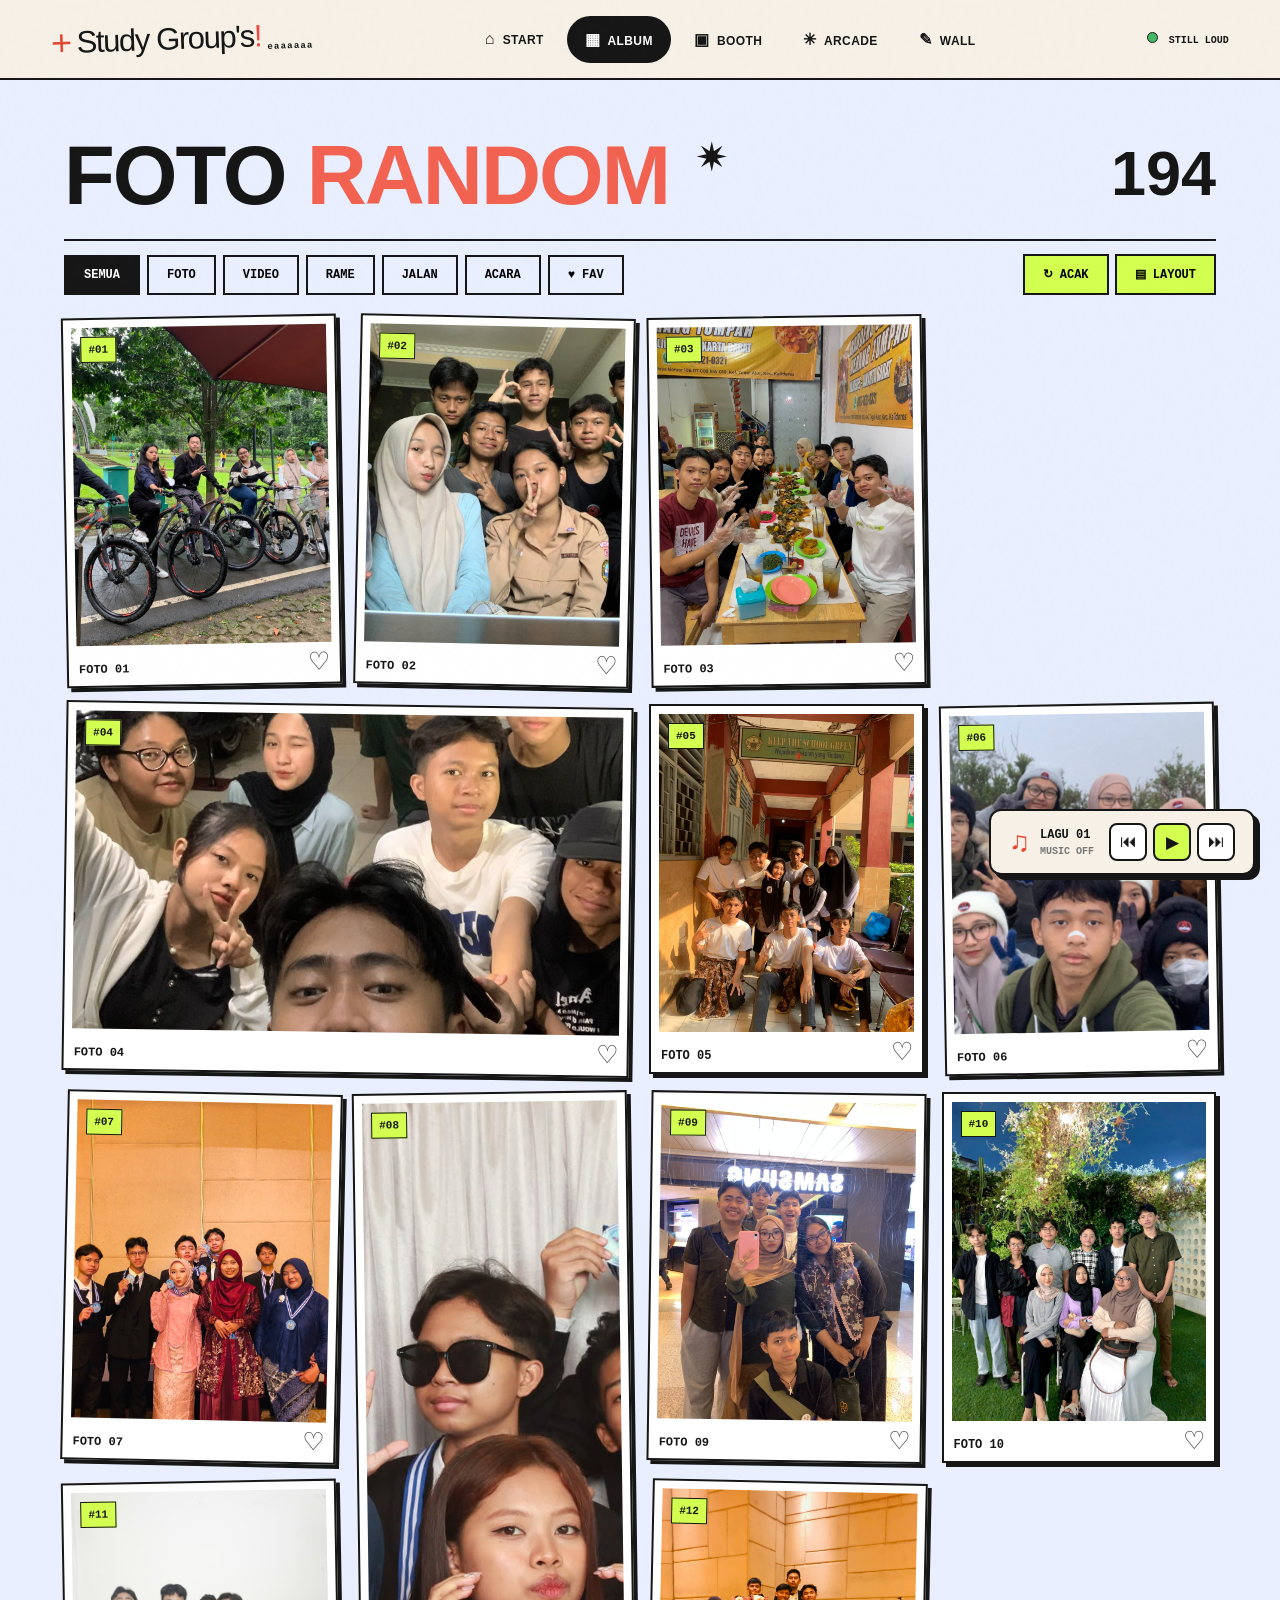
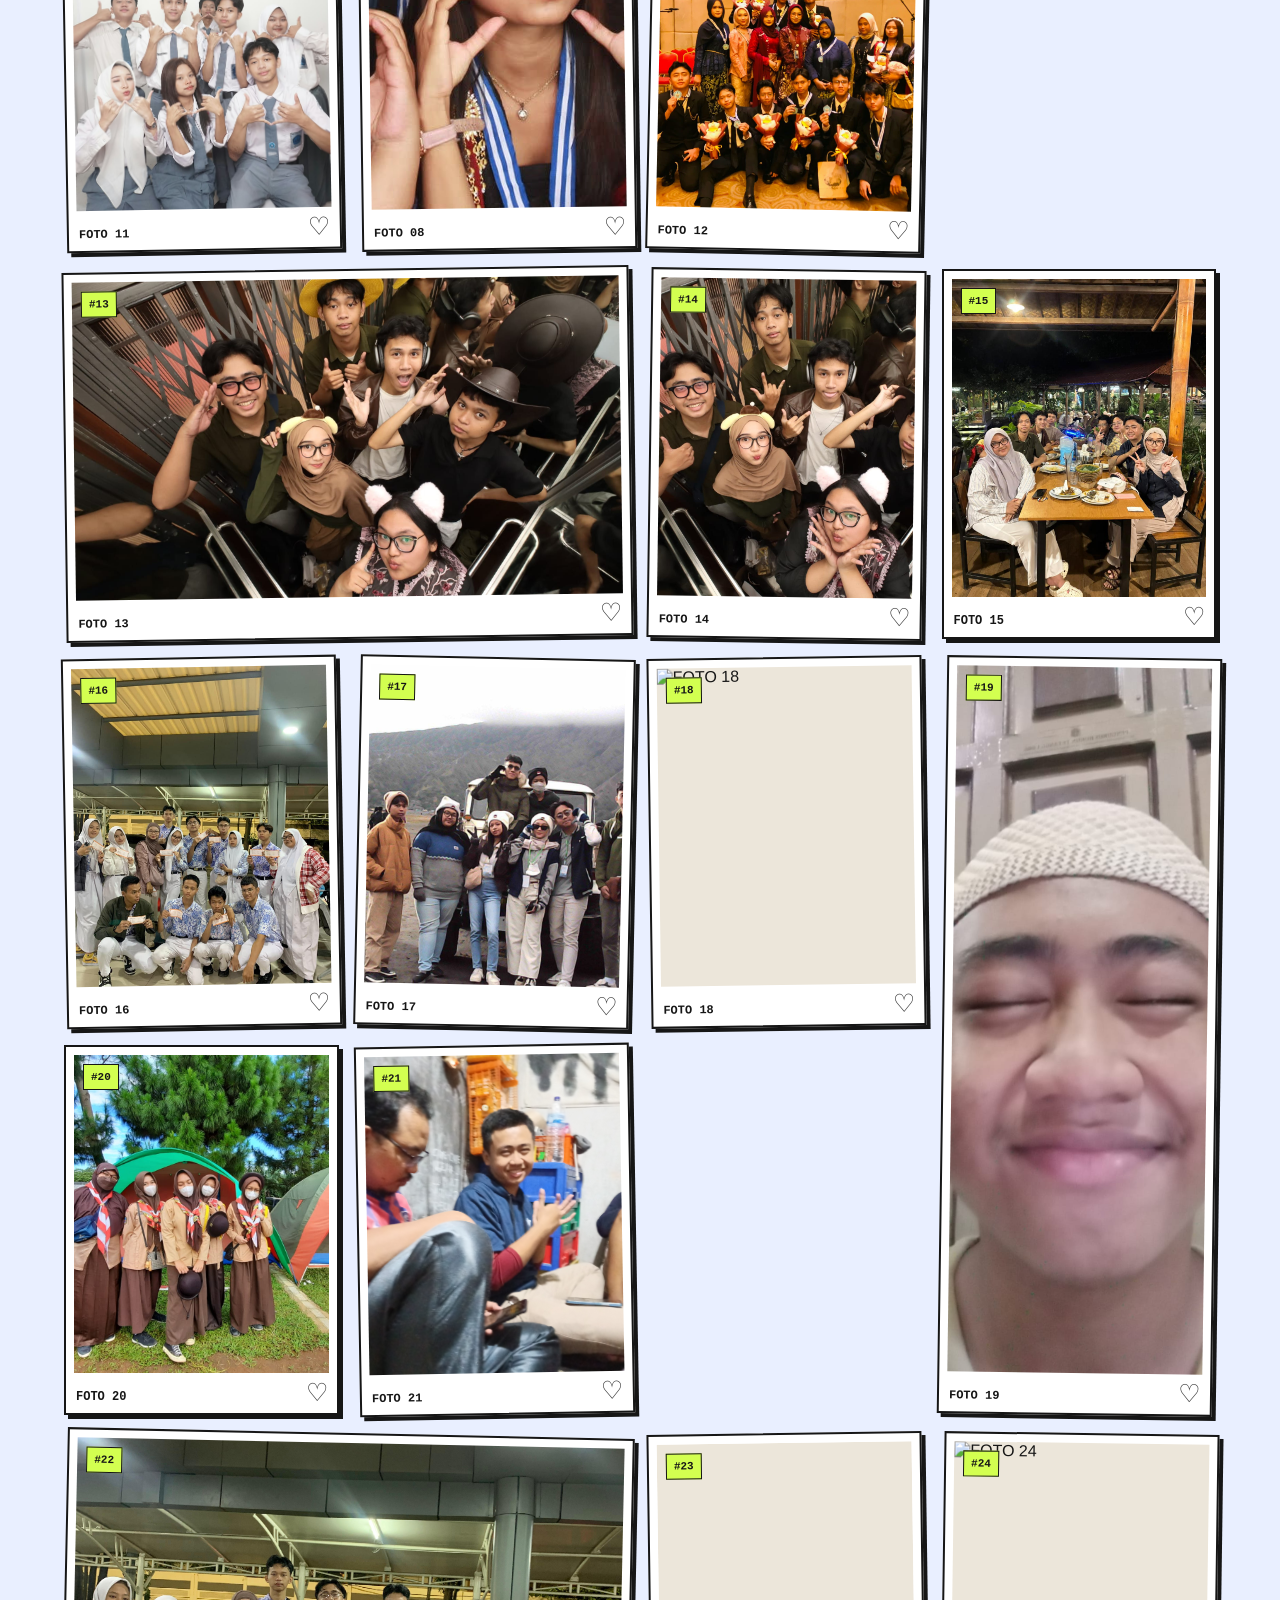
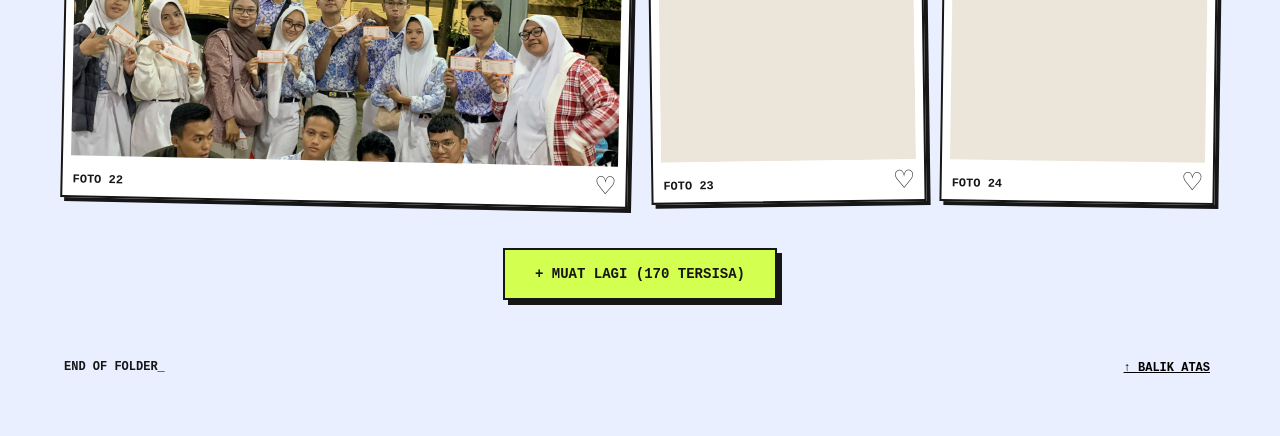
==== commit ae8cd852: "fix eror" ====
--- a/album.html
+++ b/album.html
@@ -17,45 +17,64 @@
 
     <meta
         name="description"
-        content="Galeri 143 foto dan 51 video BISING! CLUB."
+        content="Galeri 143 foto dan 51 video Study Group's."
     >
 
     <title>Album | Study Group's</title>
 
-    <!-- CSS -->
-    <link rel="stylesheet" href="aset/css/style.css">
-
-    <!-- JAVASCRIPT -->
-    <script src="aset/js/data.js" defer></script>
-    <script src="aset/js/app.js" defer></script>
+    <!-- =====================================
+         CSS
+    ===================================== -->
+
+    <link
+        rel="stylesheet"
+        href="aset/css/style.css"
+    >
+
 </head>
 
 <body data-page="album">
 
-    <!-- BACKGROUND -->
-
-    <div class="noise" aria-hidden="true"></div>
+    <!-- =====================================
+         BACKGROUND
+    ===================================== -->
+
+    <div
+        class="noise"
+        aria-hidden="true"
+    ></div>
+
 
     <!-- =====================================
          NAVBAR
     ===================================== -->
 
     <header class="topbar">
+
+        <!-- LOGO -->
 
         <a
             class="logo"
-            href="index.html"
-            aria-label="Bising Club, beranda"
+            href="home.html"
+            aria-label="Study Group's, beranda"
         >
             <span class="logo-burst">+</span>
+
             Study Group's<span class="logo-punct">!</span>
+
             <small>eaaaaaa</small>
         </a>
 
-        <nav class="topnav" aria-label="Menu utama">
+
+        <!-- DESKTOP NAVIGATION -->
+
+        <nav
+            class="topnav"
+            aria-label="Menu utama"
+        >
 
             <a
-                href="index.html"
+                href="home.html"
                 class="navlink"
             >
                 <span class="nav-icon">⌂</span>
@@ -97,6 +116,9 @@
 
         </nav>
 
+
+        <!-- LIVE STATUS -->
+
         <div class="live-tag">
             <span class="live-dot"></span>
             STILL LOUD
@@ -104,42 +126,49 @@
 
     </header>
 
-    <!-- =====================================
-         ALBUM CONTENT
+
+    <!-- =====================================
+         MAIN ALBUM CONTENT
     ===================================== -->
 
     <main id="main">
 
         <section class="album-shell">
 
-            <!-- ALBUM HEADER -->
+
+            <!-- =================================
+                 ALBUM HEADER
+            ================================= -->
 
             <div class="section-head album-head">
 
                 <div>
-                    
 
                     <h1>
                         FOTO<em> RANDOM</em>
                         <span class="head-star">✷</span>
                     </h1>
+
                 </div>
 
+
                 <div class="album-count">
 
-                    <span id="photoCount"></span>
-
-                
+                    <span id="photoCount">0</span>
 
                 </div>
 
             </div>
 
+
             <!-- =================================
-                 FILTER DAN TOOLS
+                 FILTER AND TOOLS
             ================================= -->
 
             <div class="album-toolbar">
+
+
+                <!-- FILTER BUTTONS -->
 
                 <div
                     class="filter-tabs"
@@ -204,6 +233,7 @@
 
                 </div>
 
+
                 <!-- ALBUM ACTIONS -->
 
                 <div class="album-tools">
@@ -229,6 +259,7 @@
                 </div>
 
             </div>
+
 
             <!-- =================================
                  PHOTO AND VIDEO GRID
@@ -239,7 +270,10 @@
                 id="albumGrid"
             ></div>
 
-            <!-- EMPTY STATE -->
+
+            <!-- =================================
+                 EMPTY GALLERY
+            ================================= -->
 
             <div
                 class="empty-gallery"
@@ -249,7 +283,10 @@
                 Belum ada media di kategori ini :')
             </div>
 
-            <!-- LOAD MORE -->
+
+            <!-- =================================
+                 LOAD MORE
+            ================================= -->
 
             <div class="album-load-more">
 
@@ -264,7 +301,10 @@
 
             </div>
 
-            <!-- ALBUM FOOTER -->
+
+            <!-- =================================
+                 ALBUM FOOTER
+            ================================= -->
 
             <div class="album-footer">
 
@@ -283,6 +323,7 @@
 
     </main>
 
+
     <!-- =====================================
          MOBILE NAVIGATION
     ===================================== -->
@@ -293,7 +334,7 @@
     >
 
         <a
-            href="index.html"
+            href="home.html"
             class="navlink"
         >
             <span class="nav-icon">⌂</span>
@@ -335,8 +376,86 @@
 
     </nav>
 
-    <!-- =====================================
-         TOAST
+
+    <!-- =====================================
+         MUSIC PLAYER
+         DITAMBAHKAN
+    ===================================== -->
+
+    <div
+        class="music-player"
+        id="musicPlayer"
+    >
+
+        <!-- AUDIO -->
+
+        <audio
+            id="backgroundMusic"
+            preload="metadata"
+        ></audio>
+
+
+        <!-- MUSIC INFORMATION -->
+
+        <div class="music-info">
+
+            <span class="music-icon">
+                ♫
+            </span>
+
+            <div class="music-details">
+
+                <strong id="musicTitle">
+                    LAGU 01
+                </strong>
+
+                <small id="musicStatus">
+                    MUSIC OFF
+                </small>
+
+            </div>
+
+        </div>
+
+
+        <!-- MUSIC CONTROLS -->
+
+        <div class="music-controls">
+
+            <button
+                type="button"
+                id="musicPrev"
+                aria-label="Lagu sebelumnya"
+                title="Lagu sebelumnya"
+            >
+                ⏮
+            </button>
+
+            <button
+                type="button"
+                id="musicToggle"
+                aria-label="Putar musik"
+                title="Play / Pause"
+            >
+                ▶
+            </button>
+
+            <button
+                type="button"
+                id="musicNext"
+                aria-label="Lagu selanjutnya"
+                title="Lagu selanjutnya"
+            >
+                ⏭
+            </button>
+
+        </div>
+
+    </div>
+
+
+    <!-- =====================================
+         TOAST NOTIFICATION
     ===================================== -->
 
     <div
@@ -346,8 +465,9 @@
         aria-live="polite"
     ></div>
 
-    <!-- =====================================
-         MEDIA VIEWER
+
+    <!-- =====================================
+         PHOTO AND VIDEO VIEWER
     ===================================== -->
 
     <div
@@ -363,6 +483,7 @@
             data-close="viewer"
         ></div>
 
+
         <!-- VIEWER WINDOW -->
 
         <div
@@ -372,15 +493,17 @@
             aria-label="Lihat media"
         >
 
+
             <!-- VIEWER HEADER -->
 
             <div class="viewer-top">
 
-                <span id="viewerTag">
-                
-                </span>
+                <span id="viewerTag"></span>
+
 
                 <div class="viewer-actions">
+
+                    <!-- FAVORITE -->
 
                     <button
                         type="button"
@@ -389,6 +512,9 @@
                     >
                         ♡
                     </button>
+
+
+                    <!-- DOWNLOAD -->
 
                     <a
                         id="viewerDownload"
@@ -399,6 +525,9 @@
                         ↓
                     </a>
 
+
+                    <!-- CLOSE -->
+
                     <button
                         type="button"
                         data-close="viewer"
@@ -411,9 +540,12 @@
 
             </div>
 
-            <!-- PHOTO OR VIDEO -->
+
+            <!-- VIEWER CONTENT -->
 
             <div class="viewer-photo media-viewer-content">
+
+                <!-- PREVIOUS -->
 
                 <button
                     type="button"
@@ -424,13 +556,15 @@
                     ‹
                 </button>
 
-                <!-- FOTO -->
+
+                <!-- IMAGE -->
 
                 <img
                     id="viewerImage"
-                    alt="Foto BISING CLUB"
+                    alt="Foto Study Group's"
                     hidden
                 >
+
 
                 <!-- VIDEO -->
 
@@ -441,6 +575,9 @@
                     preload="metadata"
                     hidden
                 ></video>
+
+
+                <!-- NEXT -->
 
                 <button
                     type="button"
@@ -453,6 +590,7 @@
 
             </div>
 
+
             <!-- VIEWER FOOTER -->
 
             <div class="viewer-bottom">
@@ -466,6 +604,7 @@
         </div>
 
     </div>
+
 
     <!-- =====================================
          CONFETTI
@@ -477,6 +616,28 @@
         aria-hidden="true"
     ></div>
 
+
+    <!-- =====================================
+         JAVASCRIPT
+
+         URUTAN JANGAN DIBALIK
+    ===================================== -->
+
+    <script
+        src="aset/js/data.js"
+        defer
+    ></script>
+
+    <script
+        src="aset/js/app.js"
+        defer
+    ></script>
+
+    <script
+        src="aset/js/spa.js"
+        defer
+    ></script>
+
 </body>
 
 </html>
